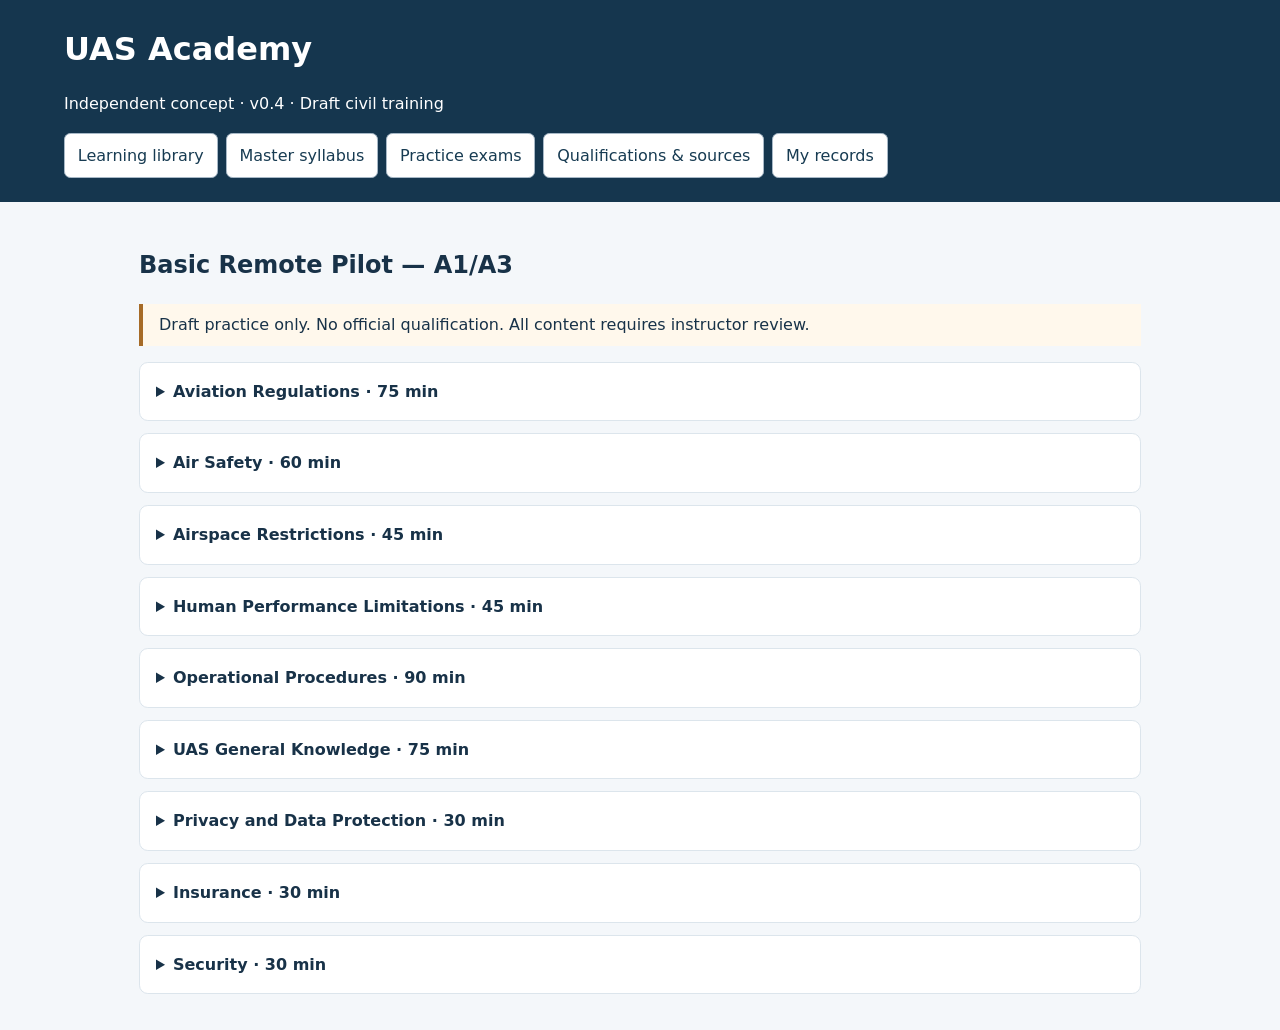
==== index.html @ 2715bfb3 "Publish civil academy prototype with 319 practice questions and curriculum" ====
<!doctype html><html lang="en"><head><meta charset="utf-8"><meta name="viewport" content="width=device-width,initial-scale=1"><title>UAS Academy</title><link rel="stylesheet" href="style.css"></head><body><header><h1>UAS Academy</h1><p>Independent concept · v0.4 · Draft civil training</p><nav><button data-view="learn">Learning library</button><button data-view="syllabus">Master syllabus</button><button data-view="quiz">Practice exams</button><button data-view="register">Qualifications & sources</button><button data-view="records">My records</button></nav></header><main id="main">Loading…</main><script src="app.js" defer></script></body></html>
---- style.css ----
*{box-sizing:border-box}body{margin:0;font:16px/1.6 system-ui,sans-serif;color:#183248;background:#f4f7fa}header{background:#15364e;color:white;padding:1.5rem 5vw}h1{margin:0}nav{display:flex;gap:.5rem;flex-wrap:wrap}button,select,input{font:inherit;padding:.55rem .8rem;border:1px solid #a8b9c7;border-radius:.4rem}button{cursor:pointer;background:white;color:#173b52}main{max-width:1050px;margin:auto;padding:1.5rem}article,details{background:white;border:1px solid #dce5ec;border-radius:.55rem;padding:1rem;margin:.75rem 0}summary{cursor:pointer;font-weight:bold}label{display:block;padding:.35rem}small{color:#4c6478}a{color:#165e8b;overflow-wrap:anywhere}input[type=search]{width:min(100%,38rem)}.warning{border-left:4px solid #a66b27;padding:.5rem 1rem;background:#fff8ec}
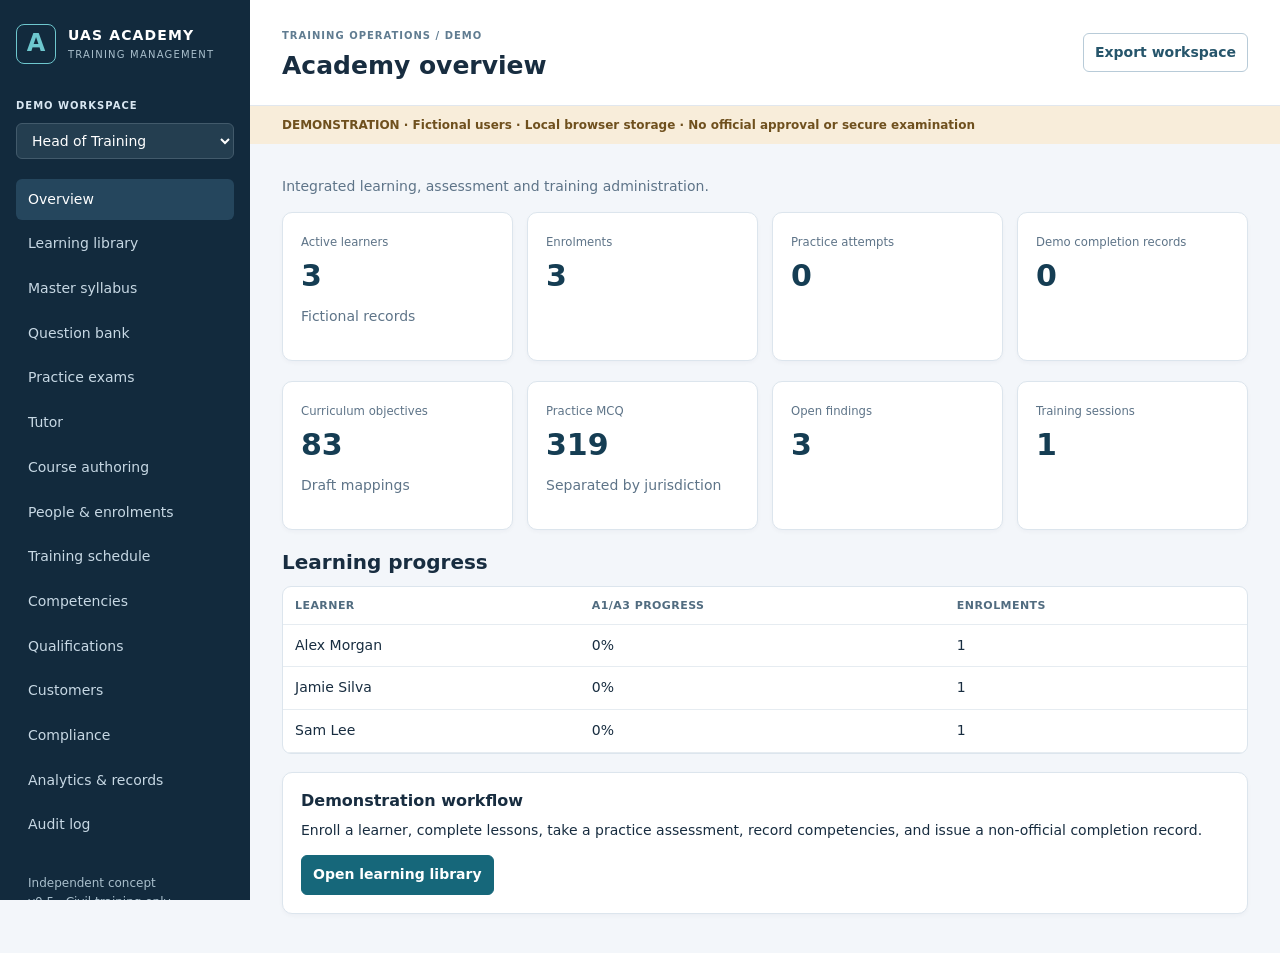
==== commit 579cd588: "Build integrated v0.5 civil academy functional demo workspaces" ====
--- a/index.html
+++ b/index.html
@@ -1 +1 @@
-<!doctype html><html lang="en"><head><meta charset="utf-8"><meta name="viewport" content="width=device-width,initial-scale=1"><title>UAS Academy</title><link rel="stylesheet" href="style.css"></head><body><header><h1>UAS Academy</h1><p>Independent concept · v0.4 · Draft civil training</p><nav><button data-view="learn">Learning library</button><button data-view="syllabus">Master syllabus</button><button data-view="quiz">Practice exams</button><button data-view="register">Qualifications & sources</button><button data-view="records">My records</button></nav></header><main id="main">Loading…</main><script src="app.js" defer></script></body></html>+<!doctype html><html lang="en"><head><meta charset="utf-8"><meta name="viewport" content="width=device-width,initial-scale=1"><title>UAS Academy | Training Management</title><link rel="stylesheet" href="style.css"></head><body><aside><div class="brand"><span class="mark">A</span><div><strong>UAS ACADEMY</strong><small>TRAINING MANAGEMENT</small></div></div><div class="role"><label for="role">DEMO WORKSPACE</label><select id="role"><option>Head of Training</option><option>Instructor</option><option>Student</option><option>Customer</option></select></div><nav id="nav"></nav><footer>Independent concept<br>v0.5 · Civil training only</footer></aside><section class="workspace"><header><div><small>TRAINING OPERATIONS / DEMO</small><h1 id="heading">Academy overview</h1></div><button id="export" class="secondary">Export workspace</button></header><div class="notice">DEMONSTRATION · Fictional users · Local browser storage · No official approval or secure examination</div><main id="main" aria-live="polite">Loading…</main></section><script src="demo-engine.js"></script><script src="app.js" defer></script></body></html>
--- a/style.css
+++ b/style.css
@@ -1 +1 @@
-*{box-sizing:border-box}body{margin:0;font:16px/1.6 system-ui,sans-serif;color:#183248;background:#f4f7fa}header{background:#15364e;color:white;padding:1.5rem 5vw}h1{margin:0}nav{display:flex;gap:.5rem;flex-wrap:wrap}button,select,input{font:inherit;padding:.55rem .8rem;border:1px solid #a8b9c7;border-radius:.4rem}button{cursor:pointer;background:white;color:#173b52}main{max-width:1050px;margin:auto;padding:1.5rem}article,details{background:white;border:1px solid #dce5ec;border-radius:.55rem;padding:1rem;margin:.75rem 0}summary{cursor:pointer;font-weight:bold}label{display:block;padding:.35rem}small{color:#4c6478}a{color:#165e8b;overflow-wrap:anywhere}input[type=search]{width:min(100%,38rem)}.warning{border-left:4px solid #a66b27;padding:.5rem 1rem;background:#fff8ec}+*{box-sizing:border-box}body{margin:0;font:14px/1.55 system-ui,-apple-system,sans-serif;color:#182d40;background:#f3f6fa;display:grid;grid-template-columns:250px minmax(0,1fr);min-height:100vh}aside{background:#122a3d;color:#d8e6f1;display:flex;flex-direction:column;padding:24px 16px;position:sticky;top:0;height:100vh;overflow:auto}.brand{display:flex;align-items:center;gap:12px;margin:0 0 30px}.mark{width:40px;height:40px;border:1px solid #6ec7ce;display:grid;place-items:center;color:#6ec7ce;font-size:24px;font-weight:800;border-radius:8px}.brand strong{letter-spacing:.08em;color:white}.brand small{display:block;font-size:10px;letter-spacing:.12em;color:#a9bfcc}.role label,header small{font-size:10px;font-weight:700;letter-spacing:.1em}.role select{width:100%;background:#243e50;color:white;border-color:#425a6b;margin:7px 0 20px}nav{display:grid;gap:3px}nav button{border:0;color:#c7d8e4;background:transparent;text-align:left;font-weight:500;padding:10px 12px}nav button.active,nav button:hover{background:#25465d;color:white}aside footer{margin-top:auto;padding:28px 12px 0;color:#a9bfcc;font-size:12px}.workspace{min-width:0}header{padding:24px 32px;background:white;border-bottom:1px solid #e1e7ee;display:flex;align-items:center;justify-content:space-between;gap:12px}header small{color:#607c91}h1,h2,h3{line-height:1.2;margin:0 0 .6em}h1{font-size:25px;margin:.2em 0 0}h2{font-size:20px}h3{font-size:16px}main{padding:25px 32px;max-width:1450px;margin:auto}.notice{padding:10px 32px;background:#f8edda;color:#6f501e;font-size:12px;font-weight:600}.grid{display:grid;grid-template-columns:repeat(auto-fit,minmax(200px,1fr));gap:14px;margin-bottom:20px}.card,article,details,form.panel{background:white;border:1px solid #dce5ed;border-radius:10px;padding:18px;margin:0 0 14px;box-shadow:0 2px 4px #122a3d08}.grid .card{margin:0}.metric{font-size:30px;font-weight:700;color:#153d53}.muted,small{color:#5e7488}p{margin:.5em 0 1em}button,input,select,textarea{font:inherit;border:1px solid #bdcbd7;border-radius:6px;padding:8px 11px}button{background:#16677a;color:white;border-color:#16677a;cursor:pointer;font-weight:600}button:hover{filter:brightness(.93)}button.secondary{background:white;color:#26556b;border-color:#b8cbd8}button:disabled{opacity:.5;cursor:default}input,select,textarea{background:white;max-width:100%;color:#182d40}textarea{min-height:85px;width:100%}form label{display:block;font-weight:600;margin:0 0 12px}form label input:not([type=radio]),form label select,form label textarea{display:block;width:100%;margin-top:5px}form label.choice{font-weight:400;margin:6px 0}summary{font-weight:700;cursor:pointer}table{width:100%;border-collapse:collapse;text-align:left}td,th{padding:10px 12px;border-bottom:1px solid #e6ecf1;vertical-align:top}th{color:#516c80;font-size:11px;text-transform:uppercase;letter-spacing:.04em}.tablewrap{overflow:auto;background:white;border:1px solid #dce5ed;border-radius:9px;margin-bottom:18px}a{color:#126679;overflow-wrap:anywhere}.tag{display:inline-block;font-size:11px;font-weight:600;background:#e8eff4;color:#36576d;border-radius:4px;padding:3px 7px}.row{display:flex;flex-wrap:wrap;gap:9px;align-items:center;margin:0 0 12px}.bar{height:8px;border-radius:6px;background:#e6edf2;overflow:hidden;margin:8px 0}.bar span{display:block;height:100%;background:#208595}.warning{padding:12px;background:#fff5e4;color:#75521d;border-radius:6px}.certificate{border:4px double #376273;background:white;padding:35px;text-align:center}.certificate h2{font-size:28px}.certificate .watermark{font-size:30px;color:#855b28;font-weight:800;letter-spacing:.12em}button:focus-visible,input:focus-visible,select:focus-visible,a:focus-visible{outline:3px solid #54baca;outline-offset:2px}@media(max-width:800px){body{display:block}aside{position:static;height:auto;padding:16px}.brand{margin-bottom:12px}aside footer{display:none}nav{display:flex;overflow:auto}nav button{white-space:nowrap}header,main{padding:16px}.notice{padding:8px 16px}header h1{font-size:20px}}@media print{aside,header,.notice,button,form{display:none!important}body{display:block;background:white}main{padding:0}}
